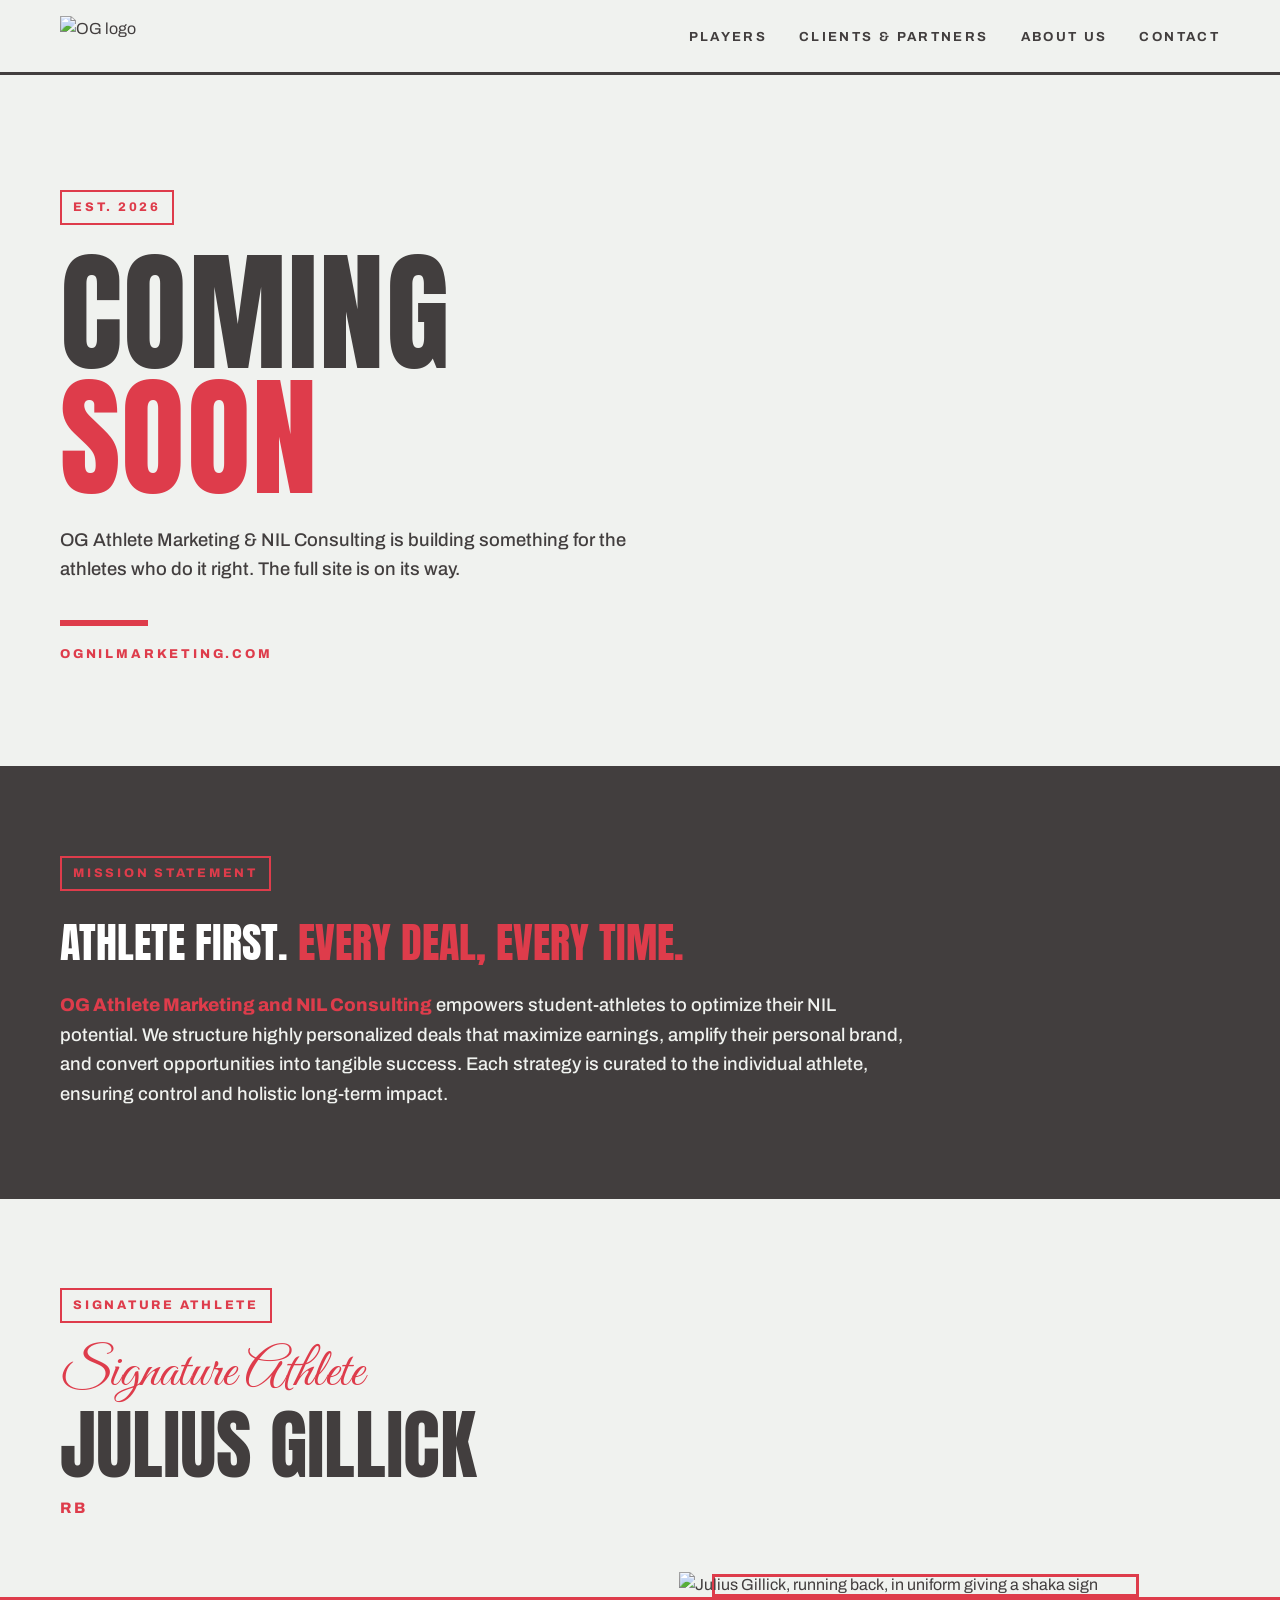
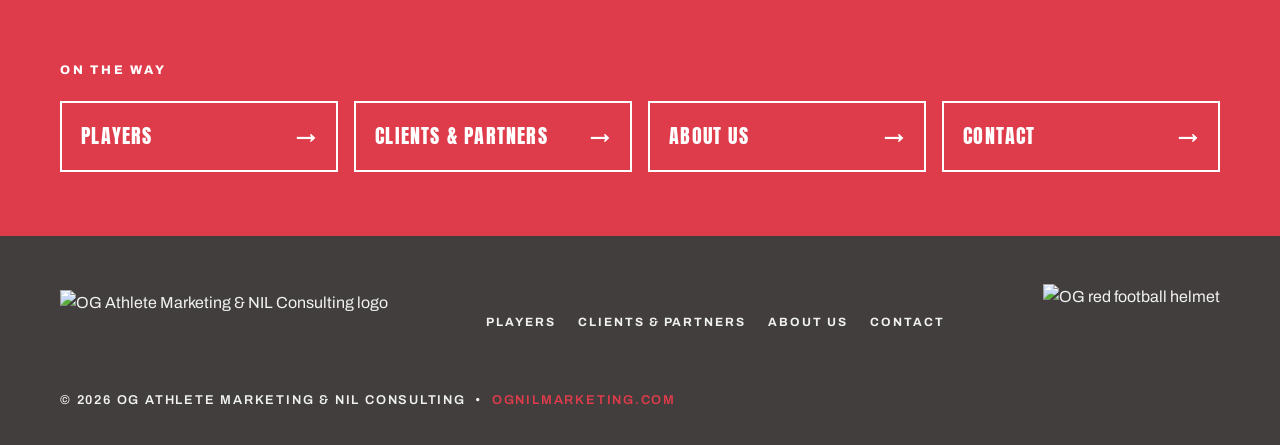
==== index.html @ 39ba9e4b "Add files via upload" ====
<!DOCTYPE html>
<html lang="en">
<head>
  <meta charset="UTF-8">
  <meta name="viewport" content="width=device-width, initial-scale=1.0">
  <title>OG Athlete Marketing &amp; NIL Consulting — Coming Soon</title>
  <meta name="description" content="OG Athlete Marketing & NIL Consulting empowers student-athletes to optimize their NIL potential. Full site coming soon.">
  <link rel="icon" type="image/png" href="assets/og_mark.png">
  <link rel="preconnect" href="https://fonts.googleapis.com">
  <link rel="preconnect" href="https://fonts.gstatic.com" crossorigin>
  <link href="https://fonts.googleapis.com/css2?family=Anton&family=Archivo:wght@500;600;700;800&family=Great+Vibes&display=swap" rel="stylesheet">
  <link rel="stylesheet" href="styles.css">
</head>
<body>

  <header class="nav">
    <div class="wrap nav__inner">
      <a class="nav__logo" href="index.html" aria-label="OG Athlete Marketing & NIL Consulting — Home">
        <img src="assets/og_mark.png" alt="OG logo">
      </a>
      <button class="nav__toggle" aria-expanded="false" aria-controls="site-menu">MENU</button>
      <ul class="nav__links" id="site-menu">
        <li><a href="players.html">Players</a></li>
        <li><a href="clients-partners.html">Clients &amp; Partners</a></li>
        <li><a href="about.html">About Us</a></li>
        <li><a href="contact.html">Contact</a></li>
      </ul>
    </div>
  </header>

  <main>

    <section class="hero">
      <img class="hero__watermark" src="assets/og_mark.png" alt="" aria-hidden="true">
      <div class="wrap hero__inner">
        <span class="tag">Est. 2026</span>
        <h1>Coming<br><span class="accent">Soon</span></h1>
        <p class="hero__sub">OG Athlete Marketing &amp; NIL Consulting is building something for the athletes who do it right. The full site is on its way.</p>
        <div class="hero__rule" aria-hidden="true"></div>
        <p class="hero__domain">ognilmarketing.com</p>
      </div>
    </section>

    <section class="mission" aria-labelledby="mission-heading">
      <div class="wrap">
        <span class="tag">Mission Statement</span>
        <h2 id="mission-heading">Athlete first. <span class="accent">Every deal, every time.</span></h2>
        <p><strong>OG Athlete Marketing and NIL Consulting</strong> empowers student-athletes to optimize their NIL potential. We structure highly personalized deals that maximize earnings, amplify their personal brand, and convert opportunities into tangible success. Each strategy is curated to the individual athlete, ensuring control and holistic long-term impact.</p>
      </div>
    </section>

    <section class="athlete" aria-labelledby="athlete-heading">
      <div class="wrap athlete__grid">
        <div class="athlete__copy">
          <span class="tag">Signature Athlete</span>
          <p class="athlete__script">Signature Athlete</p>
          <h2 id="athlete-heading">Julius Gillick</h2>
          <p class="athlete__meta">RB</p>
        </div>
        <figure class="athlete__figure">
          <img src="assets/julius.png" alt="Julius Gillick, running back, in uniform giving a shaka sign">
        </figure>
      </div>
    </section>

    <section class="strip" aria-label="Pages coming soon">
      <div class="wrap">
        <p class="strip__label">On the way</p>
        <div class="strip__grid">
          <a href="players.html"><span>Players</span><span>&rarr;</span></a>
          <a href="clients-partners.html"><span>Clients &amp; Partners</span><span>&rarr;</span></a>
          <a href="about.html"><span>About Us</span><span>&rarr;</span></a>
          <a href="contact.html"><span>Contact</span><span>&rarr;</span></a>
        </div>
      </div>
    </section>

  </main>

  <footer class="footer">
    <div class="wrap footer__inner">
      <a class="footer__brand" href="index.html" aria-label="Home">
        <img src="assets/og_boxed.png" alt="OG Athlete Marketing & NIL Consulting logo">
      </a>
      <ul class="footer__links">
        <li><a href="players.html">Players</a></li>
        <li><a href="clients-partners.html">Clients &amp; Partners</a></li>
        <li><a href="about.html">About Us</a></li>
        <li><a href="contact.html">Contact</a></li>
      </ul>
      <div class="footer__helmet">
        <img src="assets/helmet.png" alt="OG red football helmet">
      </div>
      <p class="footer__meta">&copy; 2026 OG Athlete Marketing &amp; NIL Consulting &nbsp;•&nbsp; <span class="accent">ognilmarketing.com</span></p>
    </div>
  </footer>

  <script>
    const toggle = document.querySelector('.nav__toggle');
    const menu = document.getElementById('site-menu');
    toggle.addEventListener('click', () => {
      const open = menu.classList.toggle('is-open');
      toggle.setAttribute('aria-expanded', open);
    });
  </script>
</body>
</html>
---- styles.css ----
/* ============================================================
   OG ATHLETE MARKETING & NIL CONSULTING — ognilmarketing.com
   Brand colors (exact, sampled from brand kit):
   Red      #DE3C4B
   Charcoal #423E3E
   Bone     #F0F2EF
   White    #FFFFFF
   ============================================================ */

:root {
  --red: #DE3C4B;
  --ink: #423E3E;
  --bone: #F0F2EF;
  --white: #FFFFFF;
  --display: "Anton", sans-serif;
  --body: "Archivo", sans-serif;
  --script: "Great Vibes", cursive;
}

* { margin: 0; padding: 0; box-sizing: border-box; }

html { scroll-behavior: smooth; }
@media (prefers-reduced-motion: reduce) {
  html { scroll-behavior: auto; }
  *, *::before, *::after { animation: none !important; transition: none !important; }
}

body {
  font-family: var(--body);
  background: var(--bone);
  color: var(--ink);
  line-height: 1.6;
  overflow-x: hidden;
}

img { max-width: 100%; display: block; }
a { color: inherit; text-decoration: none; }

.wrap { width: min(1160px, 92%); margin: 0 auto; }

/* ---------- Boxed label (from brand kit) ---------- */
.tag {
  display: inline-block;
  border: 2px solid var(--red);
  color: var(--red);
  font-weight: 800;
  font-size: 0.78rem;
  letter-spacing: 0.22em;
  text-transform: uppercase;
  padding: 0.45em 0.9em;
  background: transparent;
}
.tag--fill { background: var(--red); color: var(--white); }
.tag--onink { background: var(--bone); }

/* ---------- Navigation ---------- */
.nav {
  position: sticky;
  top: 0;
  z-index: 50;
  background: var(--bone);
  border-bottom: 3px solid var(--ink);
}
.nav__inner {
  display: flex;
  align-items: center;
  justify-content: space-between;
  min-height: 72px;
  gap: 1rem;
}
.nav__logo img { height: 40px; width: auto; }
.nav__links {
  display: flex;
  align-items: center;
  gap: 2rem;
  list-style: none;
}
.nav__links a {
  font-weight: 700;
  font-size: 0.82rem;
  letter-spacing: 0.18em;
  text-transform: uppercase;
  color: var(--ink);
  padding: 0.4em 0;
  border-bottom: 3px solid transparent;
  transition: border-color 0.15s ease, color 0.15s ease;
}
.nav__links a:hover,
.nav__links a:focus-visible { border-bottom-color: var(--red); color: var(--red); }
.nav__links a.is-active { border-bottom-color: var(--red); }
.nav__toggle {
  display: none;
  background: none;
  border: 2px solid var(--ink);
  padding: 0.4em 0.7em;
  font-family: var(--body);
  font-weight: 800;
  font-size: 0.8rem;
  letter-spacing: 0.15em;
  color: var(--ink);
  cursor: pointer;
}
a:focus-visible, button:focus-visible {
  outline: 3px solid var(--red);
  outline-offset: 3px;
}

/* ---------- Hero ---------- */
.hero {
  position: relative;
  padding: clamp(4rem, 9vw, 7.5rem) 0 clamp(4rem, 8vw, 7rem);
  overflow: hidden;
}
.hero__watermark {
  position: absolute;
  right: -8%;
  top: 50%;
  transform: translateY(-50%);
  width: min(62vw, 760px);
  opacity: 0.07;
  pointer-events: none;
  user-select: none;
}
.hero__inner { position: relative; }
.hero .tag { margin-bottom: 1.6rem; }
.hero h1 {
  font-family: var(--display);
  font-weight: 400;
  text-transform: uppercase;
  font-size: clamp(3.4rem, 10.5vw, 8.2rem);
  line-height: 0.95;
  letter-spacing: 0.01em;
  color: var(--ink);
}
.hero h1 .accent { color: var(--red); }
.hero__sub {
  margin-top: 1.6rem;
  max-width: 34em;
  font-size: clamp(1rem, 1.5vw, 1.15rem);
  font-weight: 500;
}
.hero__rule {
  width: 88px;
  height: 6px;
  background: var(--red);
  margin-top: 2.2rem;
}
.hero__domain {
  margin-top: 1.1rem;
  font-weight: 800;
  letter-spacing: 0.22em;
  text-transform: uppercase;
  font-size: 0.8rem;
  color: var(--red);
}

/* ---------- Mission band ---------- */
.mission {
  background: var(--ink);
  color: var(--bone);
  padding: clamp(3.5rem, 7vw, 6rem) 0;
}
.mission .tag { margin-bottom: 1.8rem; }
.mission h2 {
  font-family: var(--display);
  font-weight: 400;
  text-transform: uppercase;
  font-size: clamp(1.6rem, 3.4vw, 2.6rem);
  line-height: 1.1;
  color: var(--white);
  max-width: 22em;
}
.mission h2 .accent { color: var(--red); }
.mission p {
  margin-top: 1.6rem;
  max-width: 46em;
  font-size: clamp(1rem, 1.5vw, 1.15rem);
  font-weight: 500;
  color: var(--bone);
}
.mission strong { color: var(--red); font-weight: 800; }

/* ---------- Signature athlete ---------- */
.athlete {
  position: relative;
  padding: clamp(3.5rem, 7vw, 6rem) 0 0;
  overflow: hidden;
}
.athlete__grid {
  display: grid;
  grid-template-columns: minmax(0, 1.05fr) minmax(0, 1fr);
  gap: clamp(1.5rem, 4vw, 4rem);
  align-items: end;
}
.athlete__copy { padding-bottom: clamp(3rem, 6vw, 5.5rem); }
.athlete__script {
  font-family: var(--script);
  font-size: clamp(2.2rem, 4.5vw, 3.4rem);
  color: var(--red);
  line-height: 1;
  margin: 1.4rem 0 0.4rem;
}
.athlete h2 {
  font-family: var(--display);
  font-weight: 400;
  text-transform: uppercase;
  font-size: clamp(2.6rem, 6.5vw, 4.8rem);
  line-height: 0.98;
  color: var(--ink);
}
.athlete__meta {
  margin-top: 0.9rem;
  font-weight: 800;
  letter-spacing: 0.22em;
  text-transform: uppercase;
  font-size: 0.95rem;
  color: var(--red);
}
.athlete__blurb {
  margin-top: 1.4rem;
  max-width: 30em;
  font-weight: 500;
}
.athlete__figure {
  position: relative;
  align-self: end;
}
.athlete__figure::before {
  content: "";
  position: absolute;
  left: 6%;
  bottom: 0;
  width: 78%;
  height: 68%;
  border: 3px solid var(--red);
  z-index: 0;
}
.athlete__figure img {
  position: relative;
  z-index: 1;
  width: auto;
  max-width: 100%;
  max-height: min(78vh, 680px); /* vertical PNG: cap height, let width follow */
  margin: 0 auto;
  object-fit: contain;
}

/* ---------- Coming pages strip ---------- */
.strip {
  background: var(--red);
  color: var(--white);
  padding: clamp(2.5rem, 5vw, 4rem) 0;
}
.strip__grid {
  display: grid;
  grid-template-columns: repeat(4, 1fr);
  gap: 1rem;
}
.strip a {
  border: 2px solid var(--white);
  padding: 1.1rem 1.2rem;
  font-family: var(--display);
  font-weight: 400;
  text-transform: uppercase;
  letter-spacing: 0.06em;
  font-size: clamp(1rem, 1.6vw, 1.25rem);
  display: flex;
  align-items: center;
  justify-content: space-between;
  gap: 0.6rem;
  transition: background 0.15s ease, color 0.15s ease;
}
.strip a span:last-child { font-family: var(--body); font-weight: 800; }
.strip a:hover, .strip a:focus-visible { background: var(--white); color: var(--red); }
.strip__label {
  font-weight: 800;
  letter-spacing: 0.22em;
  text-transform: uppercase;
  font-size: 0.78rem;
  margin-bottom: 1.2rem;
}

/* ---------- Placeholder pages ---------- */
.placeholder {
  position: relative;
  min-height: calc(100vh - 72px - 220px);
  display: flex;
  align-items: center;
  padding: clamp(4rem, 10vw, 8rem) 0;
  overflow: hidden;
}
.placeholder .hero__watermark { width: min(70vw, 700px); }
.placeholder h1 {
  font-family: var(--display);
  font-weight: 400;
  text-transform: uppercase;
  font-size: clamp(2.6rem, 8vw, 6rem);
  line-height: 0.98;
  color: var(--ink);
  margin-top: 1.4rem;
}
.placeholder h1 .accent { color: var(--red); }
.placeholder p {
  margin-top: 1.4rem;
  max-width: 34em;
  font-weight: 500;
}
.placeholder .btn { margin-top: 2rem; }

.btn {
  display: inline-block;
  background: var(--red);
  color: var(--white);
  font-weight: 800;
  letter-spacing: 0.18em;
  text-transform: uppercase;
  font-size: 0.8rem;
  padding: 0.9em 1.6em;
  border: 2px solid var(--red);
  transition: background 0.15s ease, color 0.15s ease;
}
.btn:hover, .btn:focus-visible { background: transparent; color: var(--red); }

/* ---------- Footer ---------- */
.footer {
  background: var(--ink);
  color: var(--bone);
  padding: 3rem 0 2.2rem;
}
.footer__inner {
  display: flex;
  align-items: center;
  justify-content: space-between;
  gap: 2rem;
  flex-wrap: wrap;
}
.footer__brand img { height: 62px; width: auto; }
.footer__helmet img { height: 74px; width: auto; }
.footer__meta {
  font-size: 0.8rem;
  font-weight: 600;
  letter-spacing: 0.14em;
  text-transform: uppercase;
}
.footer__meta .accent { color: var(--red); }
.footer__links {
  display: flex;
  gap: 1.4rem;
  list-style: none;
  flex-wrap: wrap;
}
.footer__links a {
  font-size: 0.75rem;
  font-weight: 700;
  letter-spacing: 0.16em;
  text-transform: uppercase;
  border-bottom: 2px solid transparent;
}
.footer__links a:hover, .footer__links a:focus-visible { border-bottom-color: var(--red); color: var(--white); }

/* ---------- Responsive ---------- */
@media (max-width: 860px) {
  .nav__toggle { display: block; }
  .nav__links {
    display: none;
    position: absolute;
    top: 100%;
    left: 0;
    right: 0;
    background: var(--bone);
    border-bottom: 3px solid var(--ink);
    flex-direction: column;
    align-items: flex-start;
    gap: 0;
    padding: 0.5rem 4%;
  }
  .nav__links.is-open { display: flex; }
  .nav__links li { width: 100%; }
  .nav__links a { display: block; padding: 0.9em 0; border-bottom: none; }
  .strip__grid { grid-template-columns: 1fr 1fr; }
  .athlete__grid { grid-template-columns: 1fr; }
  .athlete__copy { padding-bottom: 0; }
  .athlete__figure { margin-top: 2rem; }
}
@media (max-width: 520px) {
  .strip__grid { grid-template-columns: 1fr; }
  .footer__inner { justify-content: center; text-align: center; }
}
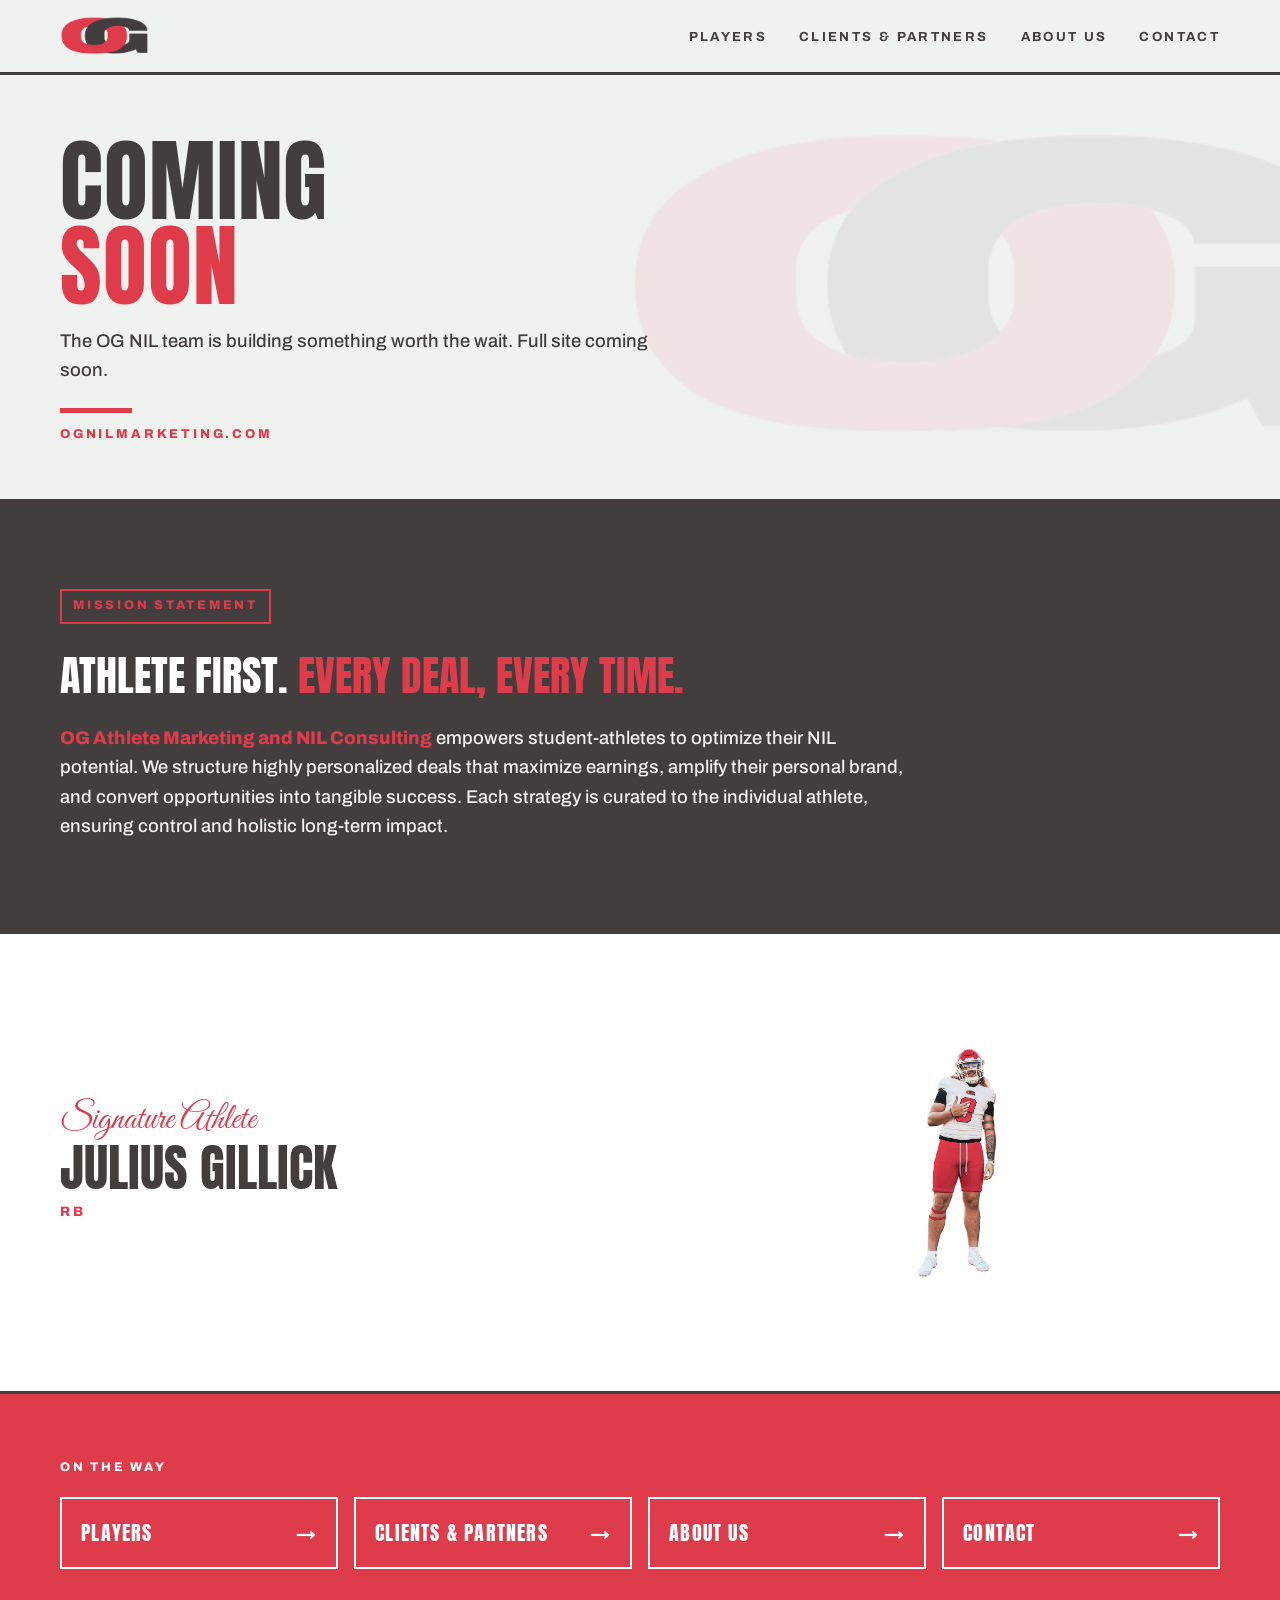
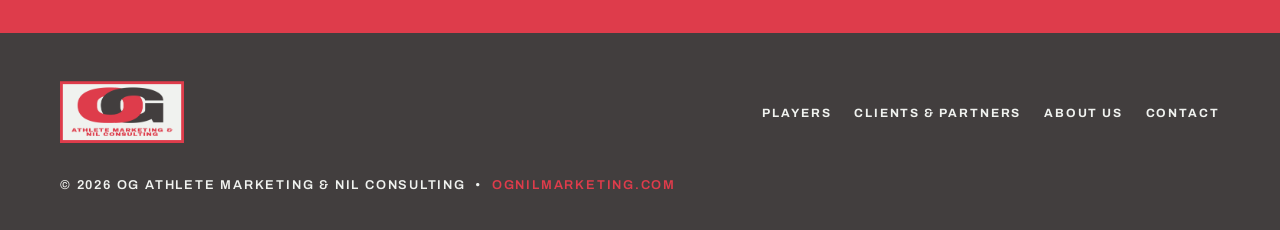
==== commit ad1e2d15: "Add files via upload" ====
--- a/index.html
+++ b/index.html
@@ -33,9 +33,8 @@
     <section class="hero">
       <img class="hero__watermark" src="assets/og_mark.png" alt="" aria-hidden="true">
       <div class="wrap hero__inner">
-        <span class="tag">Est. 2026</span>
         <h1>Coming<br><span class="accent">Soon</span></h1>
-        <p class="hero__sub">OG Athlete Marketing &amp; NIL Consulting is building something for the athletes who do it right. The full site is on its way.</p>
+        <p class="hero__sub">The OG NIL team is building something worth the wait. Full site coming soon.</p>
         <div class="hero__rule" aria-hidden="true"></div>
         <p class="hero__domain">ognilmarketing.com</p>
       </div>
@@ -52,7 +51,6 @@
     <section class="athlete" aria-labelledby="athlete-heading">
       <div class="wrap athlete__grid">
         <div class="athlete__copy">
-          <span class="tag">Signature Athlete</span>
           <p class="athlete__script">Signature Athlete</p>
           <h2 id="athlete-heading">Julius Gillick</h2>
           <p class="athlete__meta">RB</p>
@@ -88,9 +86,6 @@
         <li><a href="about.html">About Us</a></li>
         <li><a href="contact.html">Contact</a></li>
       </ul>
-      <div class="footer__helmet">
-        <img src="assets/helmet.png" alt="OG red football helmet">
-      </div>
       <p class="footer__meta">&copy; 2026 OG Athlete Marketing &amp; NIL Consulting &nbsp;•&nbsp; <span class="accent">ognilmarketing.com</span></p>
     </div>
   </footer>
--- a/styles.css
+++ b/styles.css
@@ -108,7 +108,7 @@
 /* ---------- Hero ---------- */
 .hero {
   position: relative;
-  padding: clamp(4rem, 9vw, 7.5rem) 0 clamp(4rem, 8vw, 7rem);
+  padding: clamp(2.4rem, 6vw, 4rem) 0 clamp(2.2rem, 5vw, 3.4rem);
   overflow: hidden;
 }
 .hero__watermark {
@@ -122,31 +122,31 @@
   user-select: none;
 }
 .hero__inner { position: relative; }
-.hero .tag { margin-bottom: 1.6rem; }
+.hero .tag { margin-bottom: 1.2rem; }
 .hero h1 {
   font-family: var(--display);
   font-weight: 400;
   text-transform: uppercase;
-  font-size: clamp(3.4rem, 10.5vw, 8.2rem);
+  font-size: clamp(2.6rem, 8vw, 5.6rem);
   line-height: 0.95;
   letter-spacing: 0.01em;
   color: var(--ink);
 }
 .hero h1 .accent { color: var(--red); }
 .hero__sub {
-  margin-top: 1.6rem;
+  margin-top: 1.1rem;
   max-width: 34em;
   font-size: clamp(1rem, 1.5vw, 1.15rem);
   font-weight: 500;
 }
 .hero__rule {
-  width: 88px;
-  height: 6px;
+  width: 72px;
+  height: 5px;
   background: var(--red);
-  margin-top: 2.2rem;
+  margin-top: 1.4rem;
 }
 .hero__domain {
-  margin-top: 1.1rem;
+  margin-top: 0.7rem;
   font-weight: 800;
   letter-spacing: 0.22em;
   text-transform: uppercase;
@@ -183,64 +183,50 @@
 /* ---------- Signature athlete ---------- */
 .athlete {
   position: relative;
-  padding: clamp(3.5rem, 7vw, 6rem) 0 0;
+  padding: clamp(1.6rem, 3.5vw, 2.4rem) 0;
+  background: var(--white);
+  border-top: 3px solid var(--ink);
+  border-bottom: 3px solid var(--ink);
   overflow: hidden;
 }
 .athlete__grid {
   display: grid;
-  grid-template-columns: minmax(0, 1.05fr) minmax(0, 1fr);
-  gap: clamp(1.5rem, 4vw, 4rem);
-  align-items: end;
-}
-.athlete__copy { padding-bottom: clamp(3rem, 6vw, 5.5rem); }
+  grid-template-columns: minmax(0, 1fr) minmax(0, 0.9fr);
+  gap: clamp(1.2rem, 4vw, 3rem);
+  align-items: center;
+}
 .athlete__script {
   font-family: var(--script);
-  font-size: clamp(2.2rem, 4.5vw, 3.4rem);
+  font-size: clamp(1.6rem, 3vw, 2.2rem);
   color: var(--red);
   line-height: 1;
-  margin: 1.4rem 0 0.4rem;
+  margin: 0 0 0.3rem;
 }
 .athlete h2 {
   font-family: var(--display);
   font-weight: 400;
   text-transform: uppercase;
-  font-size: clamp(2.6rem, 6.5vw, 4.8rem);
+  font-size: clamp(2rem, 5vw, 3.2rem);
   line-height: 0.98;
   color: var(--ink);
 }
 .athlete__meta {
-  margin-top: 0.9rem;
+  margin-top: 0.5rem;
   font-weight: 800;
   letter-spacing: 0.22em;
   text-transform: uppercase;
-  font-size: 0.95rem;
+  font-size: 0.85rem;
   color: var(--red);
-}
-.athlete__blurb {
-  margin-top: 1.4rem;
-  max-width: 30em;
-  font-weight: 500;
 }
 .athlete__figure {
   position: relative;
-  align-self: end;
-}
-.athlete__figure::before {
-  content: "";
-  position: absolute;
-  left: 6%;
-  bottom: 0;
-  width: 78%;
-  height: 68%;
-  border: 3px solid var(--red);
-  z-index: 0;
+  align-self: center;
+  justify-self: center;
 }
 .athlete__figure img {
-  position: relative;
-  z-index: 1;
   width: auto;
   max-width: 100%;
-  max-height: min(78vh, 680px); /* vertical PNG: cap height, let width follow */
+  max-height: clamp(220px, 32vw, 380px); /* vertical PNG: cap height, keep the whole section short */
   margin: 0 auto;
   object-fit: contain;
 }
@@ -335,7 +321,6 @@
   flex-wrap: wrap;
 }
 .footer__brand img { height: 62px; width: auto; }
-.footer__helmet img { height: 74px; width: auto; }
 .footer__meta {
   font-size: 0.8rem;
   font-weight: 600;
@@ -378,9 +363,12 @@
   .nav__links li { width: 100%; }
   .nav__links a { display: block; padding: 0.9em 0; border-bottom: none; }
   .strip__grid { grid-template-columns: 1fr 1fr; }
-  .athlete__grid { grid-template-columns: 1fr; }
-  .athlete__copy { padding-bottom: 0; }
-  .athlete__figure { margin-top: 2rem; }
+  .athlete__grid {
+    grid-template-columns: 1fr;
+    text-align: center;
+    justify-items: center;
+  }
+  .athlete__figure { order: -1; }
 }
 @media (max-width: 520px) {
   .strip__grid { grid-template-columns: 1fr; }
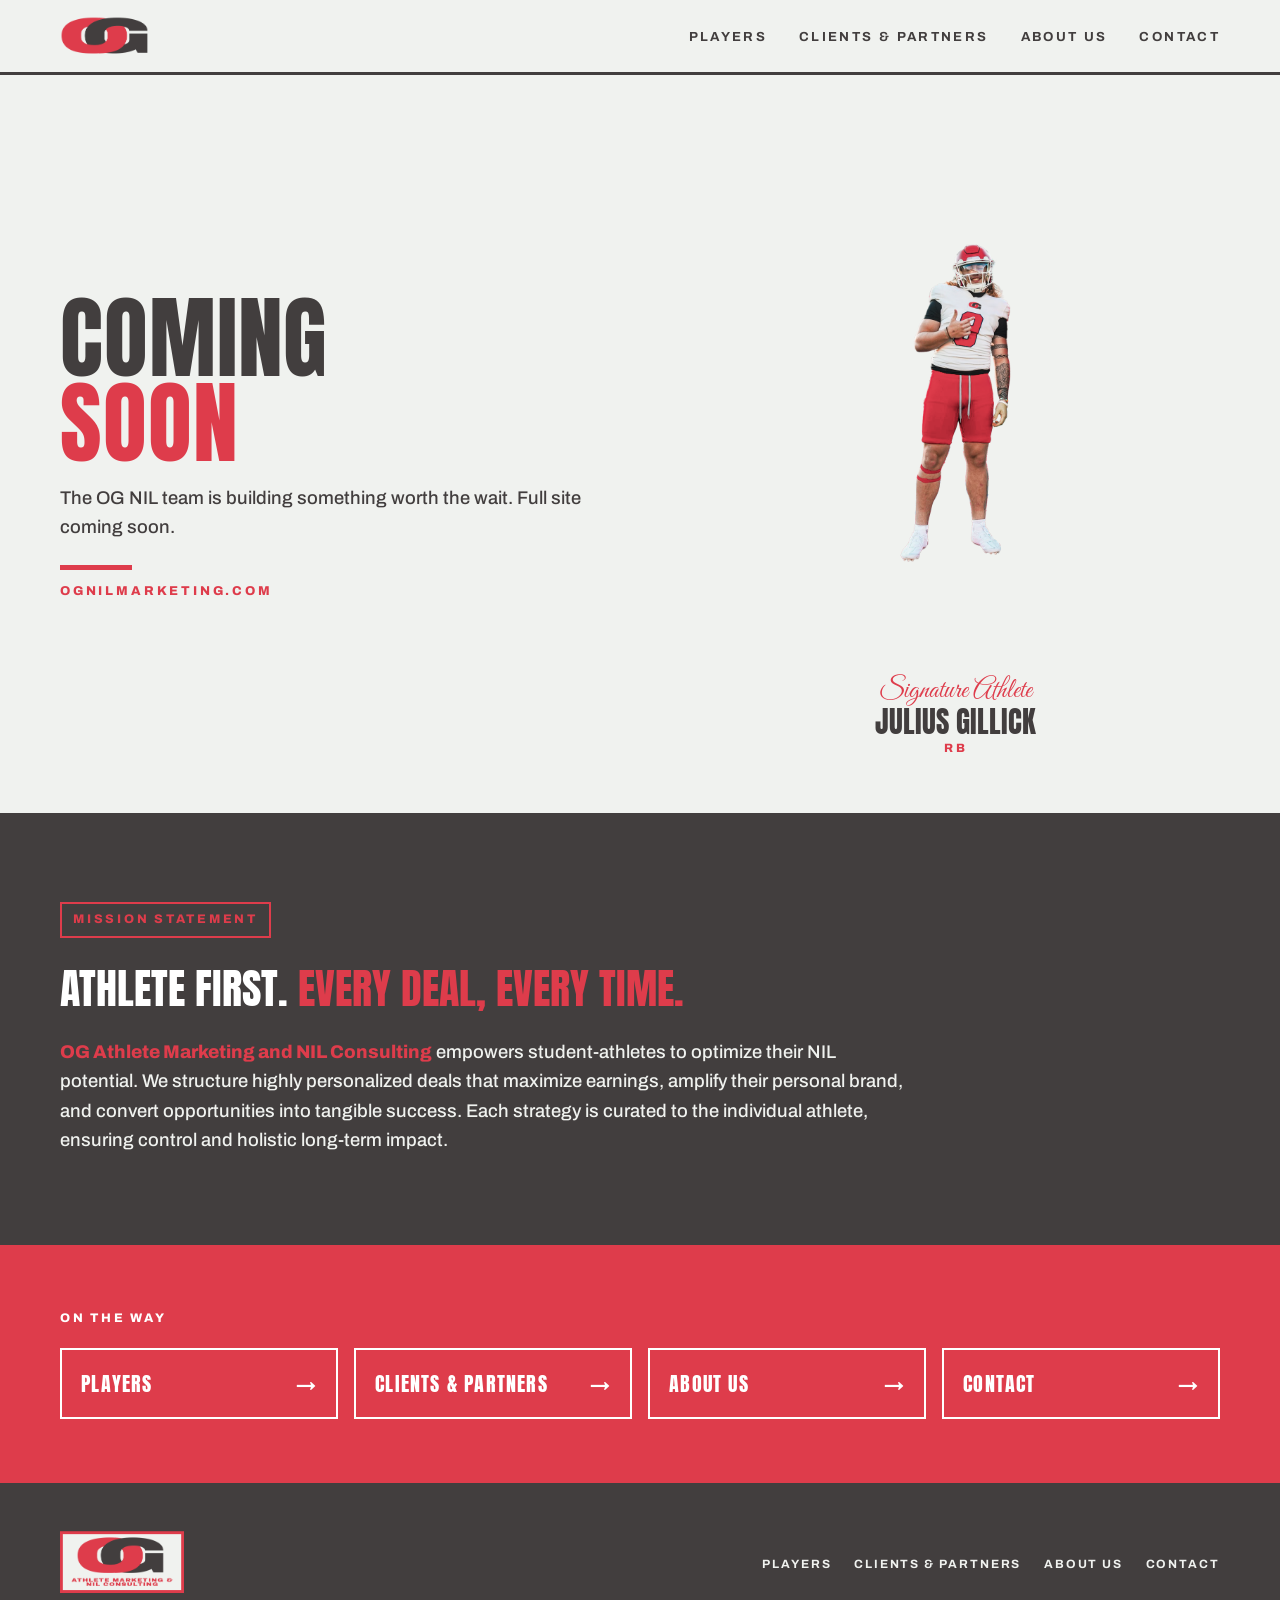
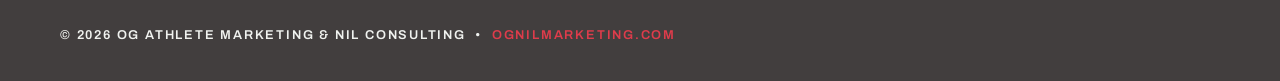
==== commit a5e47683: "Add files via upload" ====
--- a/index.html
+++ b/index.html
@@ -31,12 +31,21 @@
   <main>
 
     <section class="hero">
-      <img class="hero__watermark" src="assets/og_mark.png" alt="" aria-hidden="true">
-      <div class="wrap hero__inner">
-        <h1>Coming<br><span class="accent">Soon</span></h1>
-        <p class="hero__sub">The OG NIL team is building something worth the wait. Full site coming soon.</p>
-        <div class="hero__rule" aria-hidden="true"></div>
-        <p class="hero__domain">ognilmarketing.com</p>
+      <div class="wrap hero__grid">
+        <div class="hero__copy">
+          <h1>Coming<br><span class="accent">Soon</span></h1>
+          <p class="hero__sub">The OG NIL team is building something worth the wait. Full site coming soon.</p>
+          <div class="hero__rule" aria-hidden="true"></div>
+          <p class="hero__domain">ognilmarketing.com</p>
+        </div>
+        <figure class="hero__athlete">
+          <img src="assets/julius.png" alt="Julius Gillick, running back, in uniform giving a shaka sign">
+          <figcaption>
+            <span class="hero__athlete-script">Signature Athlete</span>
+            <span class="hero__athlete-name">Julius Gillick</span>
+            <span class="hero__athlete-meta">RB</span>
+          </figcaption>
+        </figure>
       </div>
     </section>
 
@@ -45,19 +54,6 @@
         <span class="tag">Mission Statement</span>
         <h2 id="mission-heading">Athlete first. <span class="accent">Every deal, every time.</span></h2>
         <p><strong>OG Athlete Marketing and NIL Consulting</strong> empowers student-athletes to optimize their NIL potential. We structure highly personalized deals that maximize earnings, amplify their personal brand, and convert opportunities into tangible success. Each strategy is curated to the individual athlete, ensuring control and holistic long-term impact.</p>
-      </div>
-    </section>
-
-    <section class="athlete" aria-labelledby="athlete-heading">
-      <div class="wrap athlete__grid">
-        <div class="athlete__copy">
-          <p class="athlete__script">Signature Athlete</p>
-          <h2 id="athlete-heading">Julius Gillick</h2>
-          <p class="athlete__meta">RB</p>
-        </div>
-        <figure class="athlete__figure">
-          <img src="assets/julius.png" alt="Julius Gillick, running back, in uniform giving a shaka sign">
-        </figure>
       </div>
     </section>
 
--- a/styles.css
+++ b/styles.css
@@ -121,7 +121,13 @@
   pointer-events: none;
   user-select: none;
 }
-.hero__inner { position: relative; }
+.hero__grid {
+  display: grid;
+  grid-template-columns: minmax(0, 1.05fr) minmax(0, 0.95fr);
+  align-items: center;
+  gap: clamp(1.6rem, 4vw, 3rem);
+}
+.hero__copy { position: relative; }
 .hero .tag { margin-bottom: 1.2rem; }
 .hero h1 {
   font-family: var(--display);
@@ -151,6 +157,45 @@
   letter-spacing: 0.22em;
   text-transform: uppercase;
   font-size: 0.8rem;
+  color: var(--red);
+}
+.hero__athlete {
+  position: relative;
+  justify-self: center;
+  text-align: center;
+}
+.hero__athlete img {
+  width: auto;
+  max-width: 100%;
+  max-height: clamp(320px, 42vw, 620px); /* vertical PNG: larger, hero-scale feature */
+  margin: 0 auto;
+  object-fit: contain;
+}
+.hero__athlete figcaption {
+  margin-top: 0.7rem;
+  display: flex;
+  flex-direction: column;
+  gap: 0.15rem;
+}
+.hero__athlete-script {
+  font-family: var(--script);
+  font-size: clamp(1.3rem, 2.2vw, 1.7rem);
+  color: var(--red);
+  line-height: 1;
+}
+.hero__athlete-name {
+  font-family: var(--display);
+  font-weight: 400;
+  text-transform: uppercase;
+  font-size: clamp(1.25rem, 2.6vw, 1.8rem);
+  color: var(--ink);
+  line-height: 1;
+}
+.hero__athlete-meta {
+  font-weight: 800;
+  letter-spacing: 0.22em;
+  text-transform: uppercase;
+  font-size: 0.75rem;
   color: var(--red);
 }
 
@@ -179,57 +224,6 @@
   color: var(--bone);
 }
 .mission strong { color: var(--red); font-weight: 800; }
-
-/* ---------- Signature athlete ---------- */
-.athlete {
-  position: relative;
-  padding: clamp(1.6rem, 3.5vw, 2.4rem) 0;
-  background: var(--white);
-  border-top: 3px solid var(--ink);
-  border-bottom: 3px solid var(--ink);
-  overflow: hidden;
-}
-.athlete__grid {
-  display: grid;
-  grid-template-columns: minmax(0, 1fr) minmax(0, 0.9fr);
-  gap: clamp(1.2rem, 4vw, 3rem);
-  align-items: center;
-}
-.athlete__script {
-  font-family: var(--script);
-  font-size: clamp(1.6rem, 3vw, 2.2rem);
-  color: var(--red);
-  line-height: 1;
-  margin: 0 0 0.3rem;
-}
-.athlete h2 {
-  font-family: var(--display);
-  font-weight: 400;
-  text-transform: uppercase;
-  font-size: clamp(2rem, 5vw, 3.2rem);
-  line-height: 0.98;
-  color: var(--ink);
-}
-.athlete__meta {
-  margin-top: 0.5rem;
-  font-weight: 800;
-  letter-spacing: 0.22em;
-  text-transform: uppercase;
-  font-size: 0.85rem;
-  color: var(--red);
-}
-.athlete__figure {
-  position: relative;
-  align-self: center;
-  justify-self: center;
-}
-.athlete__figure img {
-  width: auto;
-  max-width: 100%;
-  max-height: clamp(220px, 32vw, 380px); /* vertical PNG: cap height, keep the whole section short */
-  margin: 0 auto;
-  object-fit: contain;
-}
 
 /* ---------- Coming pages strip ---------- */
 .strip {
@@ -363,12 +357,12 @@
   .nav__links li { width: 100%; }
   .nav__links a { display: block; padding: 0.9em 0; border-bottom: none; }
   .strip__grid { grid-template-columns: 1fr 1fr; }
-  .athlete__grid {
+  .hero__grid {
     grid-template-columns: 1fr;
     text-align: center;
     justify-items: center;
   }
-  .athlete__figure { order: -1; }
+  .hero__athlete img { max-height: 62vw; }
 }
 @media (max-width: 520px) {
   .strip__grid { grid-template-columns: 1fr; }
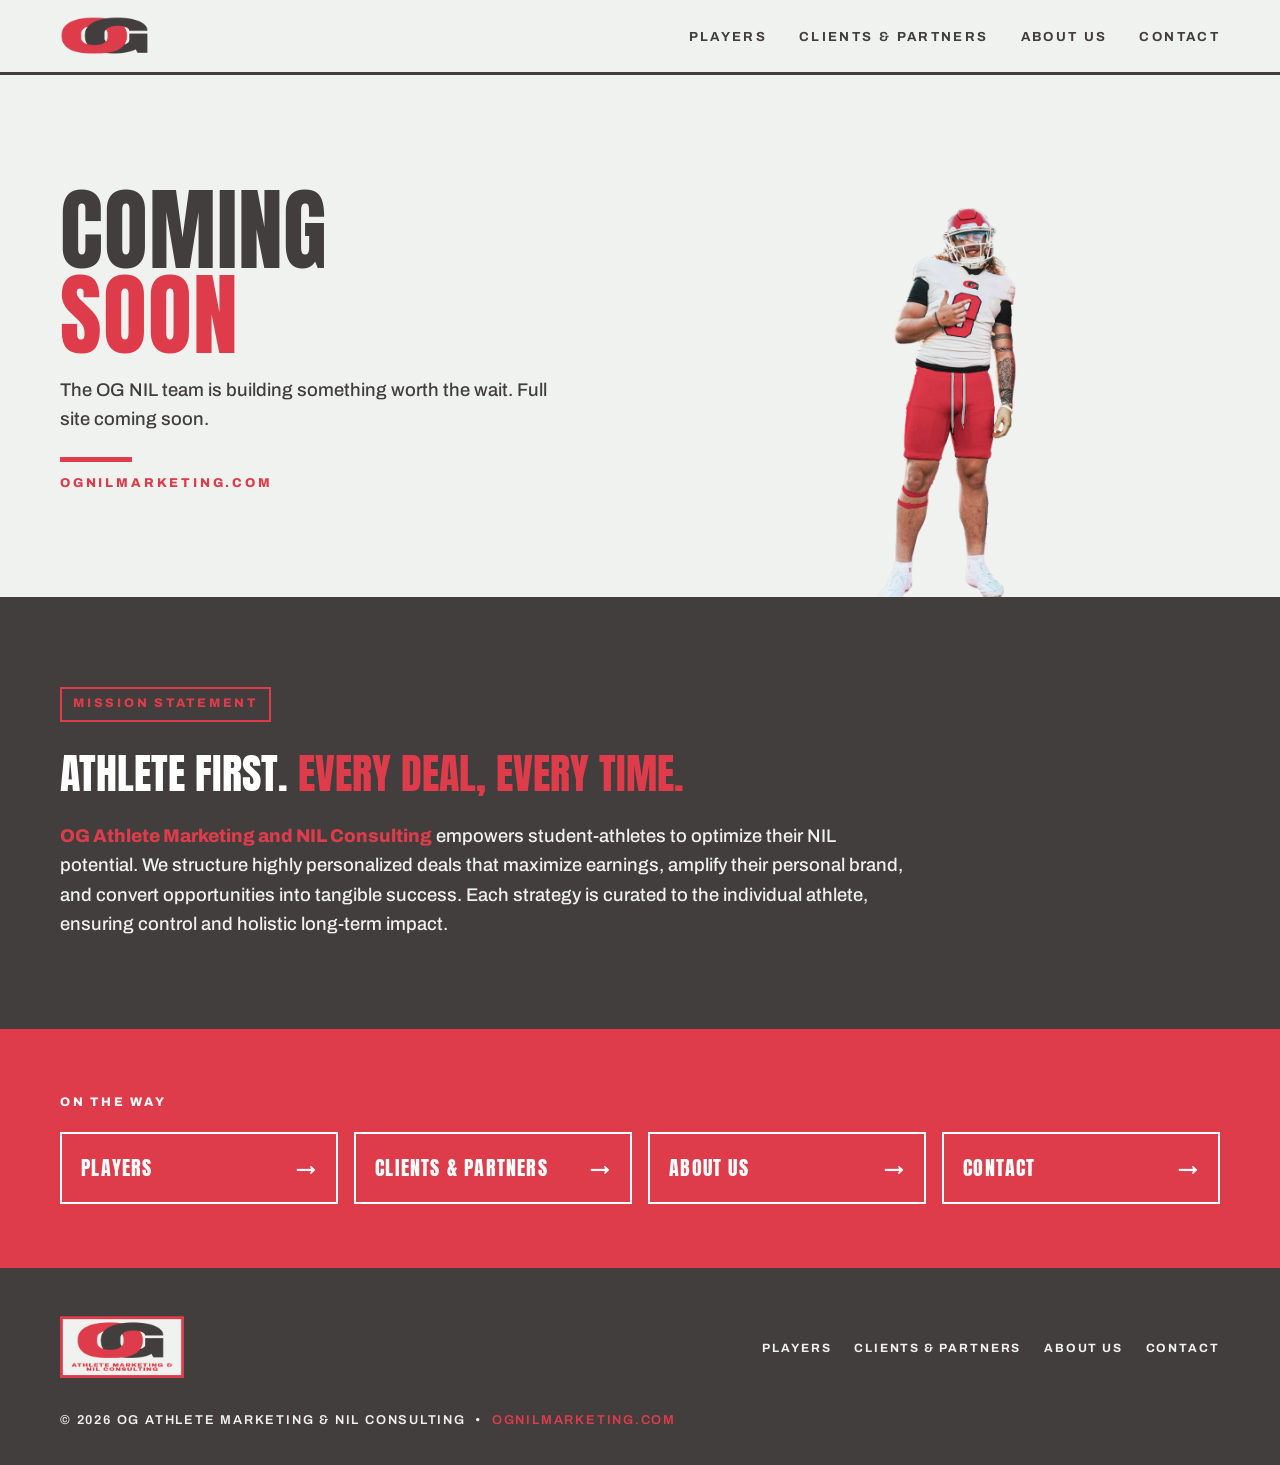
==== commit f88d0929: "Add files via upload" ====
--- a/index.html
+++ b/index.html
@@ -31,21 +31,16 @@
   <main>
 
     <section class="hero">
-      <div class="wrap hero__grid">
+      <div class="wrap hero__copy-wrap">
         <div class="hero__copy">
           <h1>Coming<br><span class="accent">Soon</span></h1>
           <p class="hero__sub">The OG NIL team is building something worth the wait. Full site coming soon.</p>
           <div class="hero__rule" aria-hidden="true"></div>
           <p class="hero__domain">ognilmarketing.com</p>
         </div>
-        <figure class="hero__athlete">
-          <img src="assets/julius.png" alt="Julius Gillick, running back, in uniform giving a shaka sign">
-          <figcaption>
-            <span class="hero__athlete-script">Signature Athlete</span>
-            <span class="hero__athlete-name">Julius Gillick</span>
-            <span class="hero__athlete-meta">RB</span>
-          </figcaption>
-        </figure>
+      </div>
+      <div class="hero__athlete">
+        <img src="assets/julius.png" alt="Julius Gillick in OG helmet and jersey">
       </div>
     </section>
 
--- a/styles.css
+++ b/styles.css
@@ -108,8 +108,10 @@
 /* ---------- Hero ---------- */
 .hero {
   position: relative;
-  padding: clamp(2.4rem, 6vw, 4rem) 0 clamp(2.2rem, 5vw, 3.4rem);
   overflow: hidden;
+  min-height: clamp(420px, 58vh, 600px);
+  display: flex;
+  align-items: center;
 }
 .hero__watermark {
   position: absolute;
@@ -121,13 +123,15 @@
   pointer-events: none;
   user-select: none;
 }
-.hero__grid {
-  display: grid;
-  grid-template-columns: minmax(0, 1.05fr) minmax(0, 0.95fr);
-  align-items: center;
-  gap: clamp(1.6rem, 4vw, 3rem);
-}
-.hero__copy { position: relative; }
+.hero__copy-wrap {
+  position: relative;
+  z-index: 2;
+  padding: clamp(2.4rem, 6vw, 4rem) 0 clamp(2.2rem, 5vw, 3.4rem);
+}
+.hero__copy {
+  position: relative;
+  max-width: min(520px, 92%);
+}
 .hero .tag { margin-bottom: 1.2rem; }
 .hero h1 {
   font-family: var(--display);
@@ -159,44 +163,22 @@
   font-size: 0.8rem;
   color: var(--red);
 }
+/* Julius bleeds to the right, top, and bottom edges of the hero;
+   the section's overflow:hidden clips him at the mission boundary. */
 .hero__athlete {
-  position: relative;
-  justify-self: center;
-  text-align: center;
+  position: absolute;
+  top: 0;
+  right: 0;
+  bottom: 0;
+  width: 52%;
+  z-index: 1;
 }
 .hero__athlete img {
-  width: auto;
-  max-width: 100%;
-  max-height: clamp(320px, 42vw, 620px); /* vertical PNG: larger, hero-scale feature */
-  margin: 0 auto;
-  object-fit: contain;
-}
-.hero__athlete figcaption {
-  margin-top: 0.7rem;
-  display: flex;
-  flex-direction: column;
-  gap: 0.15rem;
-}
-.hero__athlete-script {
-  font-family: var(--script);
-  font-size: clamp(1.3rem, 2.2vw, 1.7rem);
-  color: var(--red);
-  line-height: 1;
-}
-.hero__athlete-name {
-  font-family: var(--display);
-  font-weight: 400;
-  text-transform: uppercase;
-  font-size: clamp(1.25rem, 2.6vw, 1.8rem);
-  color: var(--ink);
-  line-height: 1;
-}
-.hero__athlete-meta {
-  font-weight: 800;
-  letter-spacing: 0.22em;
-  text-transform: uppercase;
-  font-size: 0.75rem;
-  color: var(--red);
+  width: 100%;
+  height: 100%;
+  object-fit: cover;
+  object-position: 50% 0%; /* top of the frame: helmet stays in view, body crops out at the bottom */
+  display: block;
 }
 
 /* ---------- Mission band ---------- */
@@ -357,12 +339,18 @@
   .nav__links li { width: 100%; }
   .nav__links a { display: block; padding: 0.9em 0; border-bottom: none; }
   .strip__grid { grid-template-columns: 1fr 1fr; }
-  .hero__grid {
-    grid-template-columns: 1fr;
-    text-align: center;
-    justify-items: center;
+  .hero {
+    flex-direction: column;
+    align-items: stretch;
+    min-height: auto;
   }
-  .hero__athlete img { max-height: 62vw; }
+  .hero__copy-wrap { padding-bottom: 0; }
+  .hero__athlete {
+    position: relative;
+    top: auto; right: auto; bottom: auto;
+    width: 100%;
+    height: clamp(260px, 62vw, 420px);
+  }
 }
 @media (max-width: 520px) {
   .strip__grid { grid-template-columns: 1fr; }
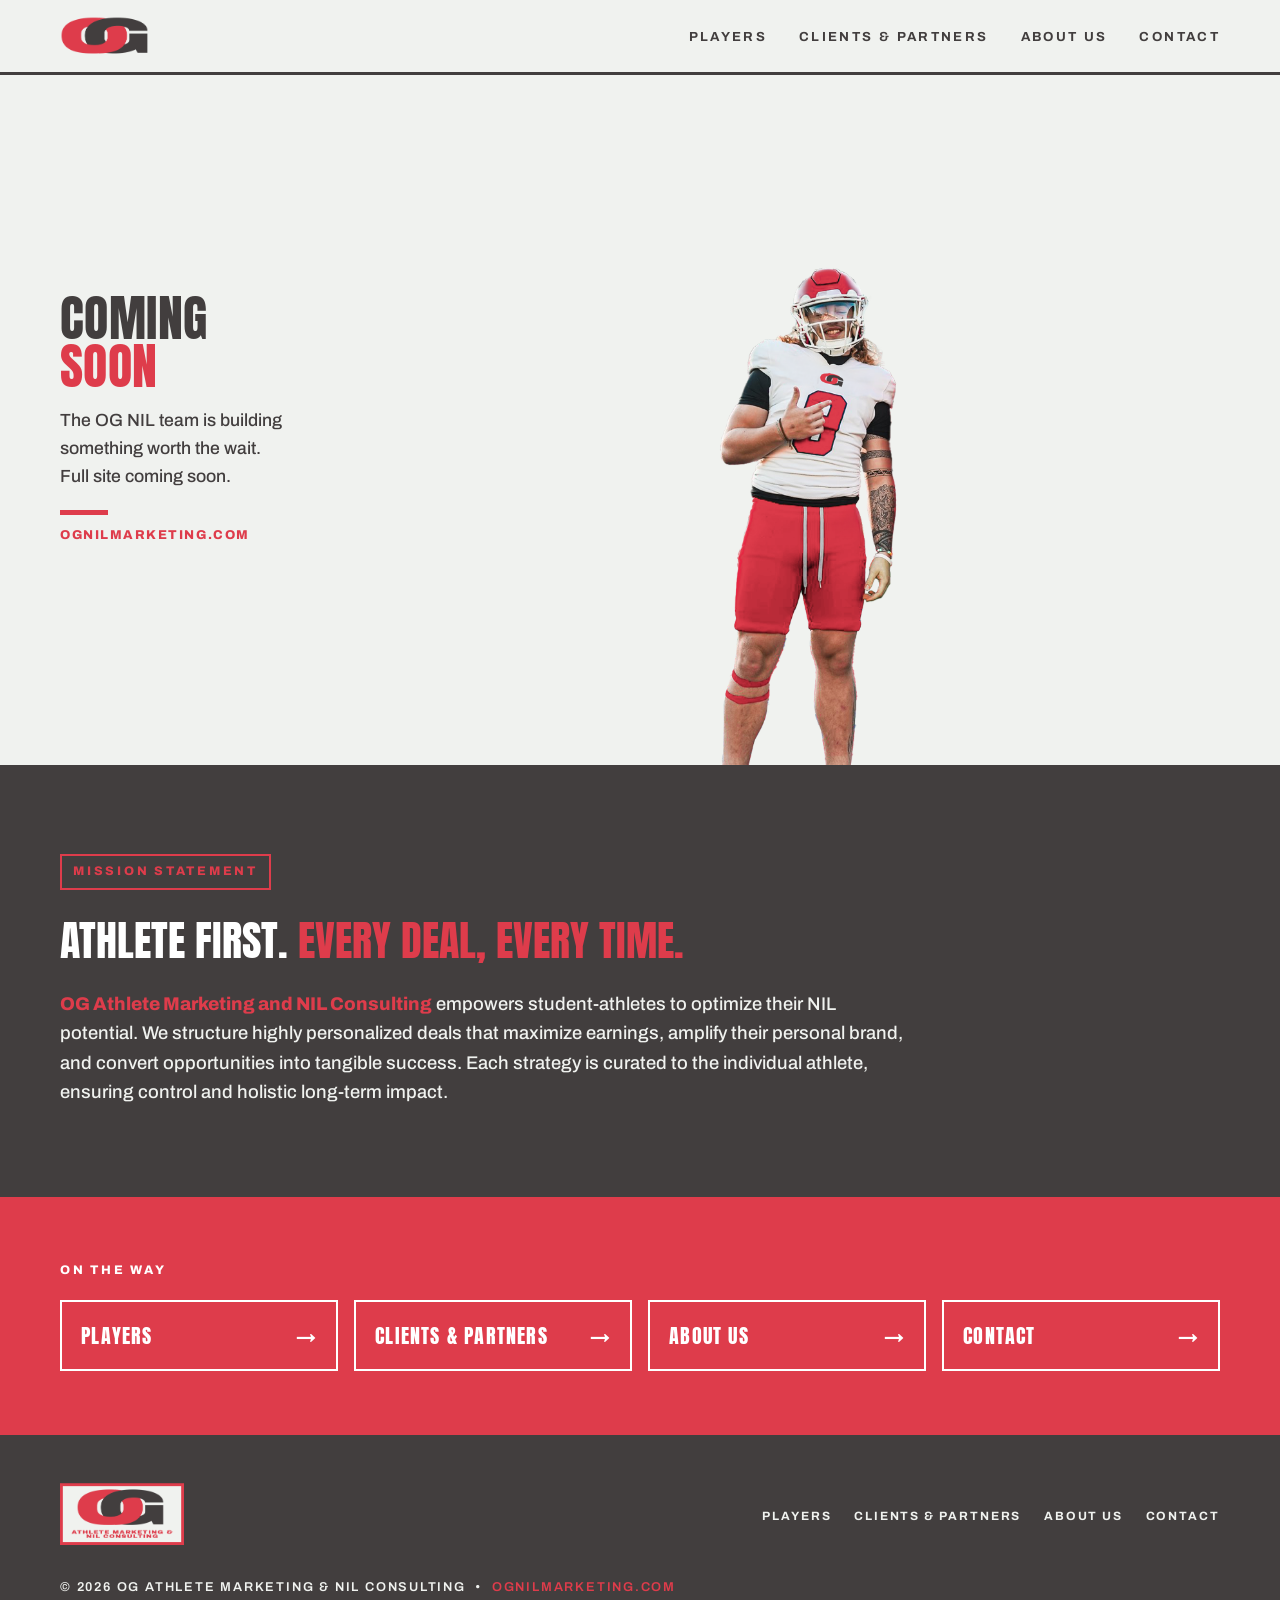
==== commit e65db7c9: "Add files via upload" ====
--- a/index.html
+++ b/index.html
@@ -31,7 +31,7 @@
   <main>
 
     <section class="hero">
-      <div class="wrap hero__copy-wrap">
+      <div class="hero__copy-wrap">
         <div class="hero__copy">
           <h1>Coming<br><span class="accent">Soon</span></h1>
           <p class="hero__sub">The OG NIL team is building something worth the wait. Full site coming soon.</p>
--- a/styles.css
+++ b/styles.css
@@ -109,7 +109,6 @@
 .hero {
   position: relative;
   overflow: hidden;
-  min-height: clamp(420px, 58vh, 600px);
   display: flex;
   align-items: center;
 }
@@ -126,18 +125,24 @@
 .hero__copy-wrap {
   position: relative;
   z-index: 2;
-  padding: clamp(2.4rem, 6vw, 4rem) 0 clamp(2.2rem, 5vw, 3.4rem);
+  flex: 0 0 auto;
+  display: flex;
+  align-items: center;
+  /* matches the site's .wrap gutter exactly, so the text stays aligned with the nav logo */
+  padding-left: max(4vw, calc((100vw - 1160px) / 2));
+  padding-right: clamp(0.6rem, 2.5vw, 1.5rem);
+  box-sizing: border-box;
 }
 .hero__copy {
   position: relative;
-  max-width: min(520px, 92%);
+  max-width: clamp(140px, 18vw, 235px);
 }
 .hero .tag { margin-bottom: 1.2rem; }
 .hero h1 {
   font-family: var(--display);
   font-weight: 400;
   text-transform: uppercase;
-  font-size: clamp(2.6rem, 8vw, 5.6rem);
+  font-size: clamp(1.85rem, 3.9vw, 3.15rem);
   line-height: 0.95;
   letter-spacing: 0.01em;
   color: var(--ink);
@@ -145,33 +150,32 @@
 .hero h1 .accent { color: var(--red); }
 .hero__sub {
   margin-top: 1.1rem;
-  max-width: 34em;
-  font-size: clamp(1rem, 1.5vw, 1.15rem);
+  font-size: clamp(0.8rem, 1.5vw, 1.1rem);
   font-weight: 500;
 }
 .hero__rule {
-  width: 72px;
+  width: 48px;
   height: 5px;
   background: var(--red);
-  margin-top: 1.4rem;
+  margin-top: 1.2rem;
 }
 .hero__domain {
-  margin-top: 0.7rem;
-  font-weight: 800;
-  letter-spacing: 0.22em;
-  text-transform: uppercase;
-  font-size: 0.8rem;
+  margin-top: 0.6rem;
+  font-weight: 800;
+  letter-spacing: 0.12em;
+  text-transform: uppercase;
+  font-size: clamp(0.62rem, 1.2vw, 0.8rem);
   color: var(--red);
 }
-/* Julius bleeds to the right, top, and bottom edges of the hero;
-   the section's overflow:hidden clips him at the mission boundary. */
+/* Julius bleeds to the right, top, and bottom edges of the hero, on the
+   same line as the copy at every width. A fixed aspect-ratio keeps his
+   crop identical on mobile and desktop; overflow:hidden clips him flush
+   with the mission section below. */
 .hero__athlete {
-  position: absolute;
-  top: 0;
-  right: 0;
-  bottom: 0;
-  width: 52%;
-  z-index: 1;
+  position: relative;
+  flex: 1 1 auto;
+  min-width: 0;
+  aspect-ratio: 1.4 / 1;
 }
 .hero__athlete img {
   width: 100%;
@@ -339,18 +343,10 @@
   .nav__links li { width: 100%; }
   .nav__links a { display: block; padding: 0.9em 0; border-bottom: none; }
   .strip__grid { grid-template-columns: 1fr 1fr; }
-  .hero {
-    flex-direction: column;
-    align-items: stretch;
-    min-height: auto;
-  }
-  .hero__copy-wrap { padding-bottom: 0; }
-  .hero__athlete {
-    position: relative;
-    top: auto; right: auto; bottom: auto;
-    width: 100%;
-    height: clamp(260px, 62vw, 420px);
-  }
+  .hero__athlete { aspect-ratio: 0.95 / 1; }
+}
+@media (max-width: 480px) {
+  .hero__athlete { aspect-ratio: 0.68 / 1; }
 }
 @media (max-width: 520px) {
   .strip__grid { grid-template-columns: 1fr; }
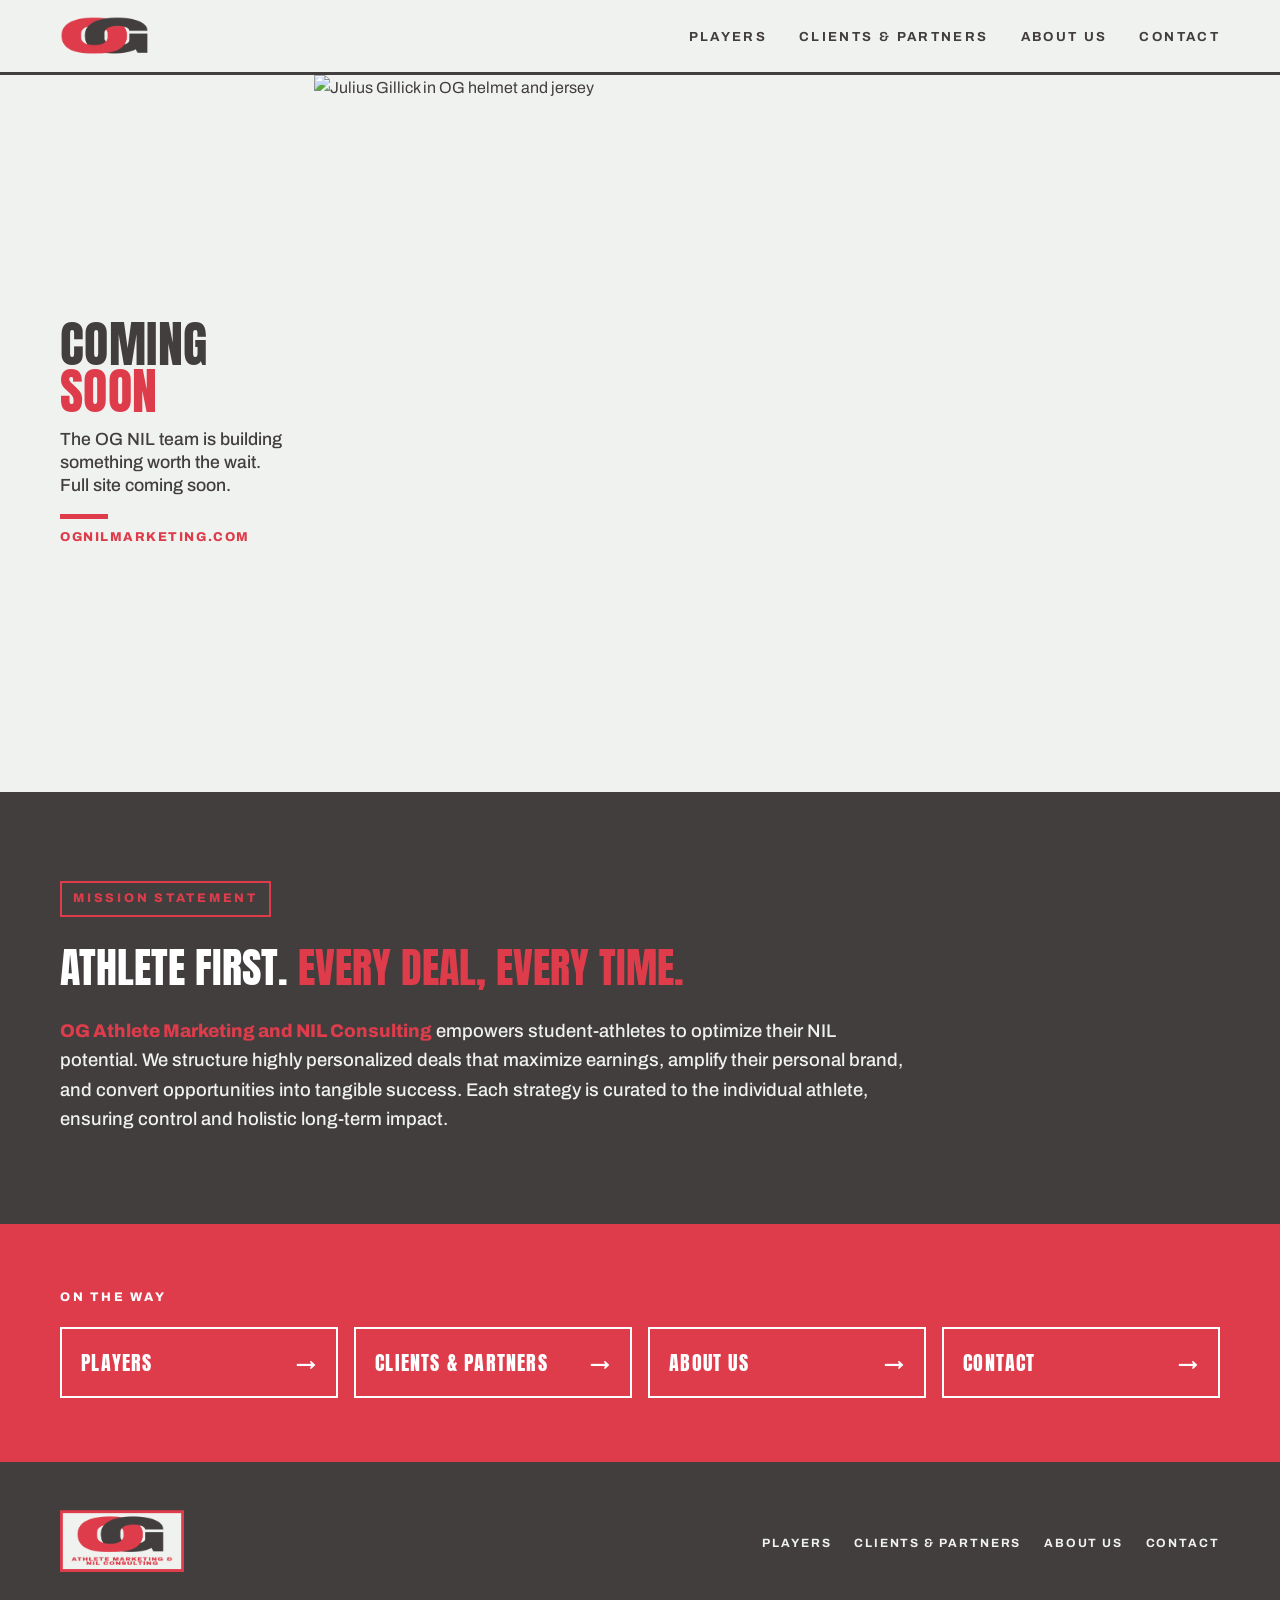
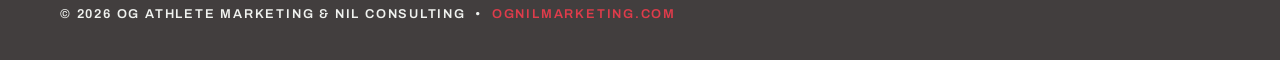
==== commit bf1422d5: "Add files via upload" ====
--- a/index.html
+++ b/index.html
@@ -40,7 +40,7 @@
         </div>
       </div>
       <div class="hero__athlete">
-        <img src="assets/julius.png" alt="Julius Gillick in OG helmet and jersey">
+        <img src="assets/julius_top.png" alt="Julius Gillick in OG helmet and jersey">
       </div>
     </section>
 
--- a/styles.css
+++ b/styles.css
@@ -111,6 +111,8 @@
   overflow: hidden;
   display: flex;
   align-items: center;
+  /* explicit height: the pre-cropped (head-to-waist) image scales to fill it */
+  height: clamp(300px, 56vw, 820px);
 }
 .hero__watermark {
   position: absolute;
@@ -149,39 +151,39 @@
 }
 .hero h1 .accent { color: var(--red); }
 .hero__sub {
-  margin-top: 1.1rem;
+  margin-top: 0.9rem;
   font-size: clamp(0.8rem, 1.5vw, 1.1rem);
   font-weight: 500;
+  line-height: 1.3;
 }
 .hero__rule {
   width: 48px;
   height: 5px;
   background: var(--red);
-  margin-top: 1.2rem;
+  margin-top: 1rem;
 }
 .hero__domain {
-  margin-top: 0.6rem;
+  margin-top: 0.5rem;
   font-weight: 800;
   letter-spacing: 0.12em;
   text-transform: uppercase;
   font-size: clamp(0.62rem, 1.2vw, 0.8rem);
   color: var(--red);
 }
-/* Julius bleeds to the right, top, and bottom edges of the hero, on the
-   same line as the copy at every width. A fixed aspect-ratio keeps his
-   crop identical on mobile and desktop; overflow:hidden clips him flush
-   with the mission section below. */
+/* The image asset is pre-cropped head-to-waist (no lower body exists in the
+   file), so it can render whole at any size. It fills the hero height,
+   anchored bottom-right: the waist sits flush on the mission boundary. */
 .hero__athlete {
   position: relative;
   flex: 1 1 auto;
   min-width: 0;
-  aspect-ratio: 1.4 / 1;
+  align-self: stretch;
 }
 .hero__athlete img {
   width: 100%;
   height: 100%;
-  object-fit: cover;
-  object-position: 50% 0%; /* top of the frame: helmet stays in view, body crops out at the bottom */
+  object-fit: contain;
+  object-position: right bottom;
   display: block;
 }
 
@@ -343,10 +345,6 @@
   .nav__links li { width: 100%; }
   .nav__links a { display: block; padding: 0.9em 0; border-bottom: none; }
   .strip__grid { grid-template-columns: 1fr 1fr; }
-  .hero__athlete { aspect-ratio: 0.95 / 1; }
-}
-@media (max-width: 480px) {
-  .hero__athlete { aspect-ratio: 0.68 / 1; }
 }
 @media (max-width: 520px) {
   .strip__grid { grid-template-columns: 1fr; }
